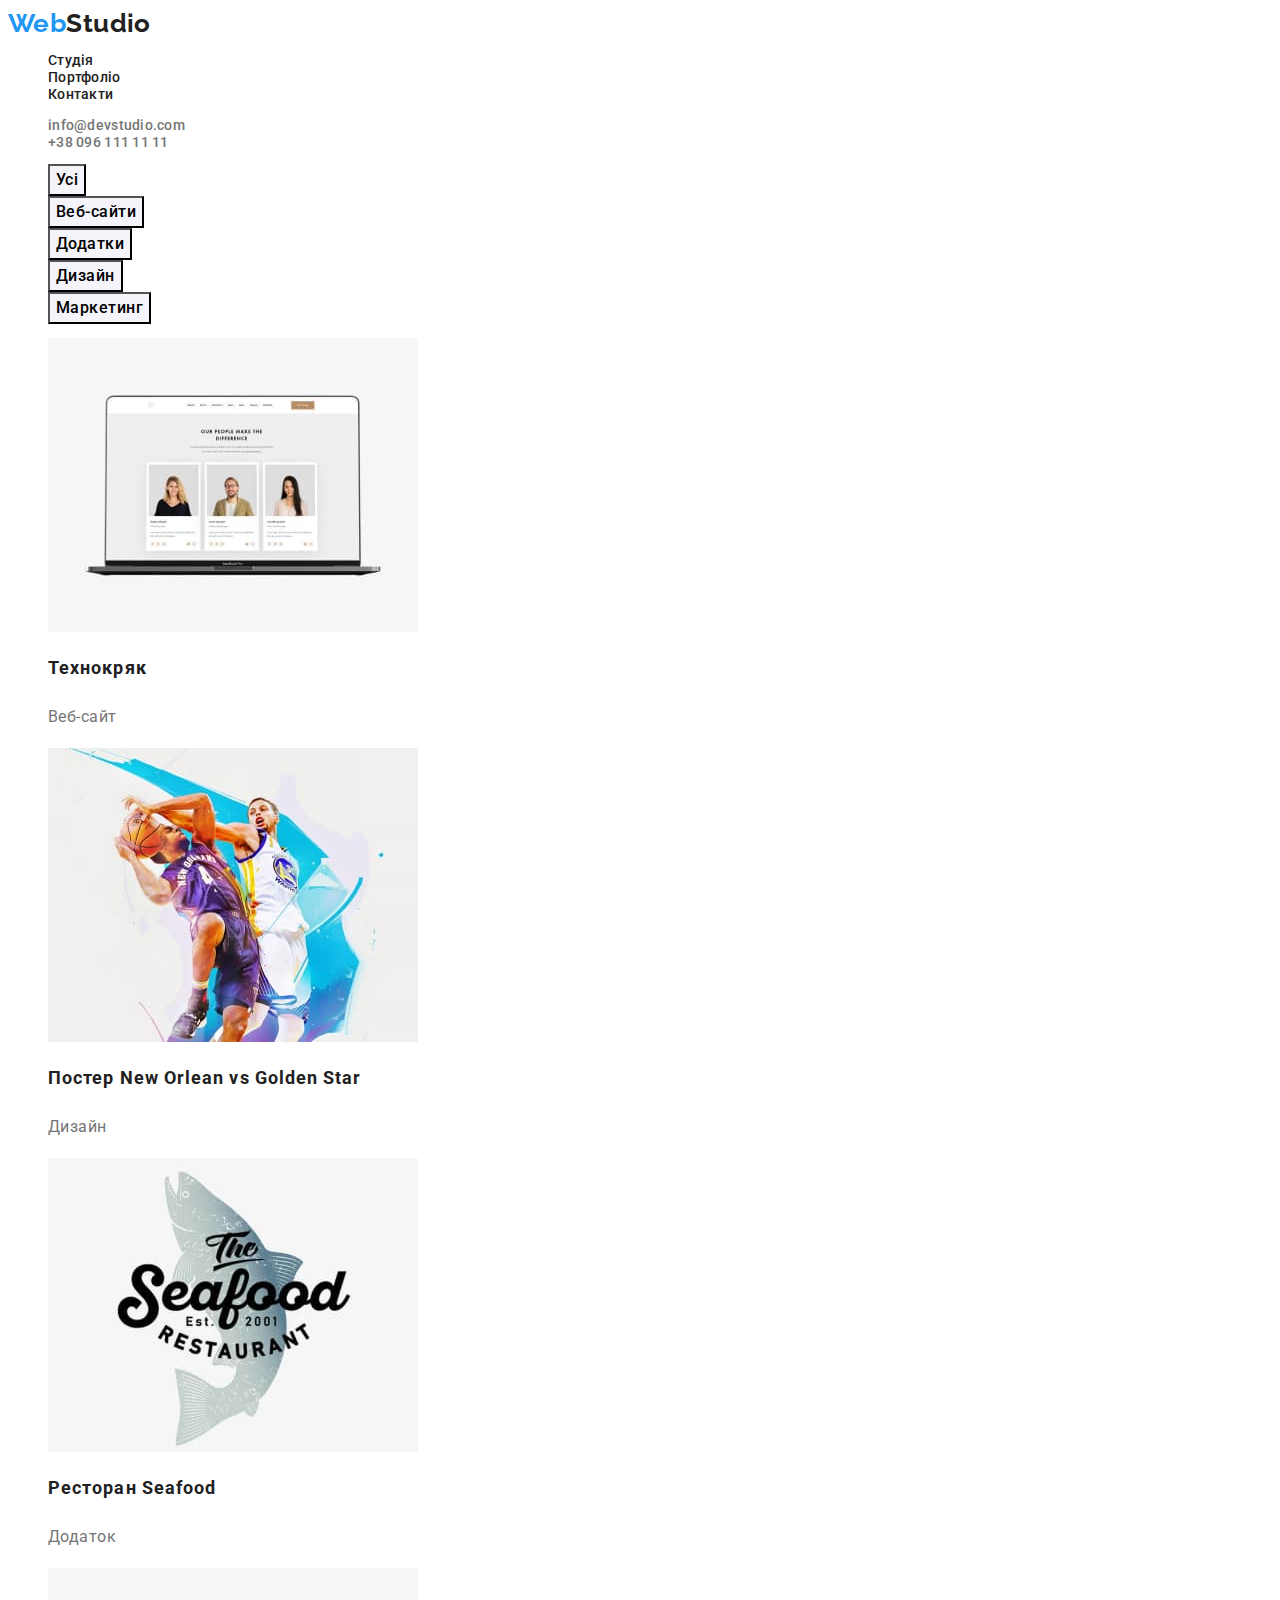
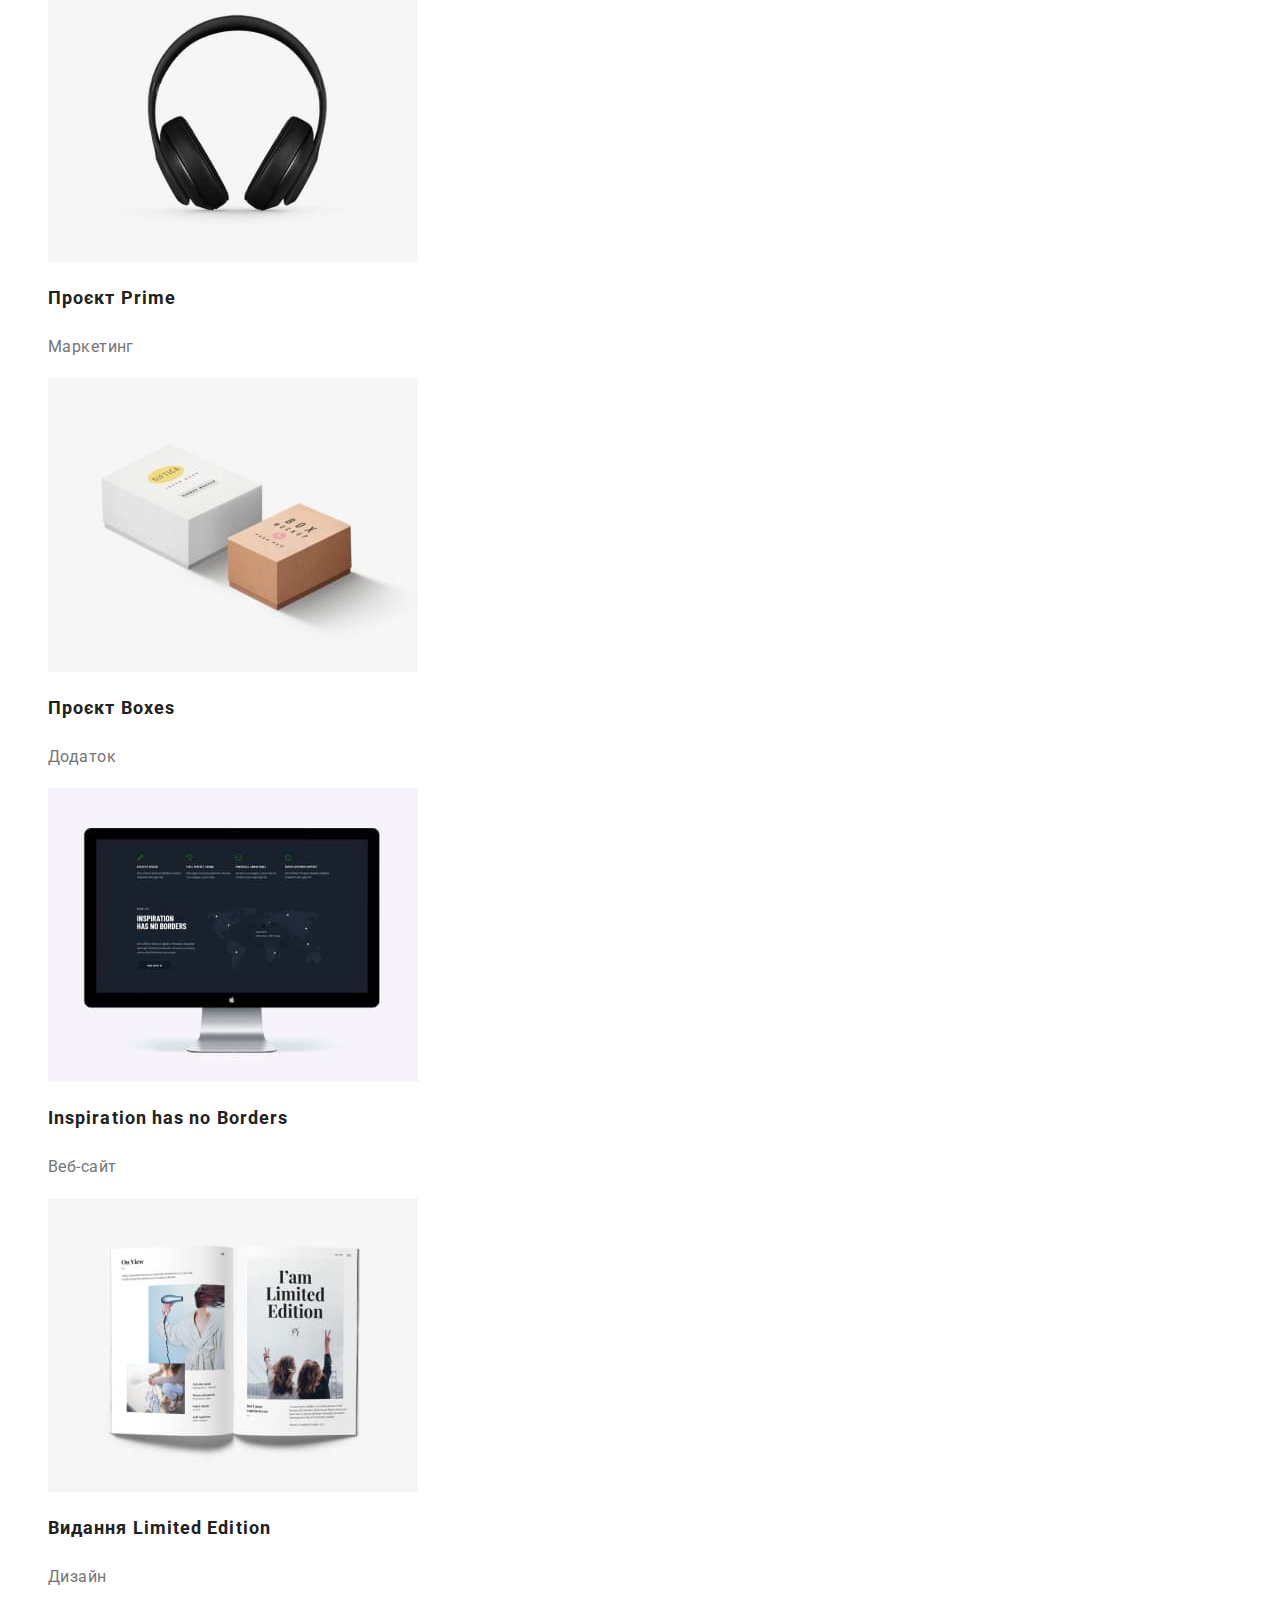
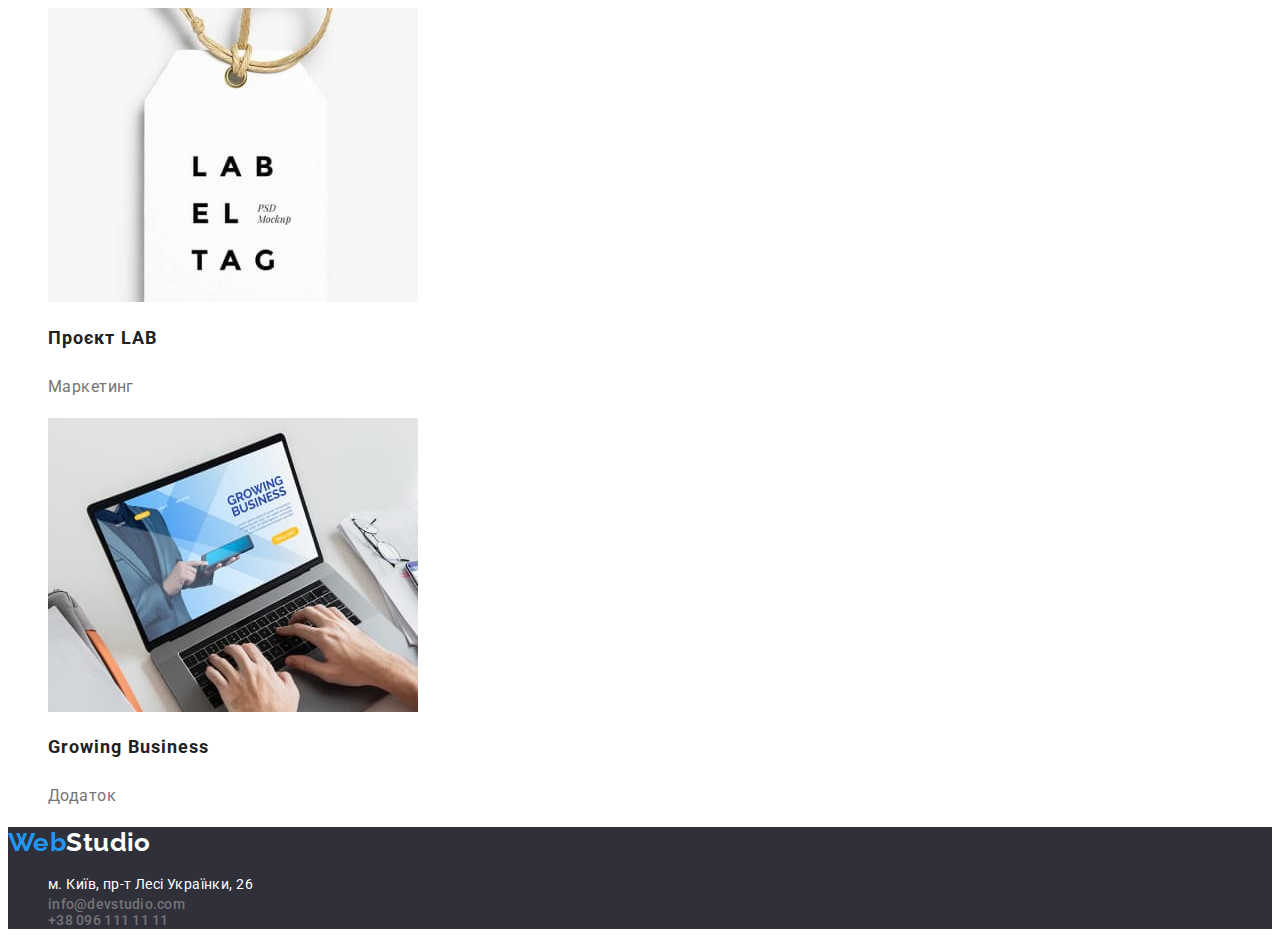
==== portfolio.html @ b8a2ec39 "dz-2" ====
<!DOCTYPE html>
<html lang="uk">
  <head>
    <meta charset="UTF-8" />
    <meta http-equiv="X-UA-Compatible" content="IE=edge" />
    <meta name="viewport" content="width=device-width, initial-scale=1.0" />
    <link rel="preconnect" href="https://fonts.googleapis.com" />
    <link rel="preconnect" href="https://fonts.gstatic.com" crossorigin />
    <link
      href="https://fonts.googleapis.com/css2?family=Raleway:wght@700&family=Roboto:wght@400;500;700;900&display=swap"
      rel="stylesheet"
    />
    <link rel="stylesheet" href="./css/style.css" />
    <title lang="en">WebStudio</title>
  </head>
  <body>
    <header class="page__header">
      <nav class="nav">
        <a class="logo__link link" href="./index.html" lang="en"
          ><span class="logo__style">Web</span>Studio</a
        >
        <ul class="nav__list">
          <li class="nav__item item">
            <a class="nav__link link" href="./index.html">Студія</a>
          </li>
          <li class="nav__item item">
            <a class="nav__link link" href="./portfolio.html">Портфоліо</a>
          </li>
          <li class="nav__item item">
            <a class="nav__link link" href="">Контакти</a>
          </li>
        </ul>
      </nav>
      <ul>
        <li class="item">
          <a class="contact-mail link" href="malito:info@devstudio.com"
            >info@devstudio.com</a
          >
        </li>
        <li class="item">
          <a class="contact-phone-number link" href="tel:+380961111111"
            >+38 096 111 11 11</a
          >
        </li>
      </ul>
    </header>

    <main>
      <section class="portfolio">
        <h1 class="visually-hidden">Наші роботи</h1>
        <ul class="filter">
          <li class="item">
            <button class="filter-button" type="button">Усі</button>
          </li>
          <li class="item">
            <button class="filter-button" type="button">Веб-сайти</button>
          </li>
          <li class="item">
            <button class="filter-button" type="button">Додатки</button>
          </li>
          <li class="item">
            <button class="filter-button" type="button">Дизайн</button>
          </li>
          <li class="item">
            <button class="filter-button" type="button">Маркетинг</button>
          </li>
        </ul>
        <ul class="portfolio-list">
          <li class="portfolio-item item">
            <a class="portfolio-item-link link" href="">
              <img
                src="./imeges/portfolio/img.jpg"
                width="370"
                alt="Веб-сайт"
              />
              <h2 class="portfolio-title">Технокряк</h2>
              <p class="portfolio-text">Веб-сайт</p>
            </a>
          </li>
          <li class="portfolio-item item">
            <a class="portfolio-item-link link" href="">
              <img
                src="./imeges/portfolio/img-1.jpg"
                width="370"
                alt="Постер баскетболісти"
              />
              <h2 class="portfolio-title">Постер New Orlean vs Golden Star</h2>
              <p class="portfolio-text">Дизайн</p>
            </a>
          </li>
          <li class="portfolio-item item">
            <a class="portfolio-item-link link" href="">
              <img
                src="./imeges/portfolio/img-2.jpg"
                width="370"
                alt="додаток для ресторану"
              />
              <h2 class="portfolio-title">Ресторан Seafood</h2>
              <p class="portfolio-text">Додаток</p>
            </a>
          </li>
          <li class="portfolio-item item">
            <a class="portfolio-item-link link" href="">
              <img
                src="./imeges/portfolio/img-3.jpg"
                width="370"
                alt="навушники"
              />
              <h2 class="portfolio-title">Проєкт Prime</h2>
              <p class="portfolio-text">Маркетинг</p>
            </a>
          </li>
          <li class="portfolio-item item">
            <a class="portfolio-item-link link" href="">
              <img
                src="./imeges/portfolio/img-4.jpg"
                width="370"
                alt="коробки"
              />
              <h2 class="portfolio-title">Проєкт Boxes</h2>
              <p class="portfolio-text">Додаток</p>
            </a>
          </li>
          <li class="portfolio-item item">
            <a class="portfolio-item-link link" href="">
              <img
                src="./imeges/portfolio/img-5.jpg"
                width="370"
                alt="Веб-сайт"
              />
              <h2 class="portfolio-title">Inspiration has no Borders</h2>
              <p class="portfolio-text">Веб-сайт</p>
            </a>
          </li>
          <li class="portfolio-item item">
            <a class="portfolio-item-link link" href="">
              <img src="./imeges/portfolio/img-6.jpg" width="370" alt="книга" />
              <h2 class="portfolio-title">Видання Limited Edition</h2>
              <p class="portfolio-text">Дизайн</p>
            </a>
          </li>
          <li class="portfolio-item item">
            <a class="portfolio-item-link link" href="">
              <img
                src="./imeges/portfolio/img-7.jpg"
                width="370"
                alt="етикетка"
              />
              <h2 class="portfolio-title">Проєкт LAB</h2>
              <p class="portfolio-text">Маркетинг</p>
            </a>
          </li>
          <li class="portfolio-item item">
            <a class="portfolio-item-link link" href="">
              <img
                src="./imeges/portfolio/img-8.jpg"
                width="370"
                alt="ноутбук"
              />
              <h2 class="portfolio-title">Growing Business</h2>
              <p class="portfolio-text">Додаток</p>
            </a>
          </li>
        </ul>
      </section>
    </main>
    <footer class="footer">
      <a class="logo__link link" href="./index.html">
        <span class="logo__style">Web</span>Studio
      </a>
      <address class="address">
        <ul>
          <li class="item">
            <a
              class="contacts-address-link link"
              href="https://goo.gl/maps/CyTcwGqxoQTueNPZ7"
              target="_blank"
            >
              м. Київ, пр-т Лесі Українки, 26
            </a>
          </li>
          <li class="item">
            <a class="contact-mail link" href="mailto:info@devstudio.com"
              >info@devstudio.com</a
            >
          </li>
          <li class="item">
            <a class="contact-phone-number link" href="tel:+380961111111"
              >+38 096 111 11 11</a
            >
          </li>
        </ul>
      </address>
    </footer>
  </body>
</html>
---- css/style.css ----
:root {
  --main-font: 'Roboto', sans-serif;
  --primary-text-color: #212121;
  --secondary-text-color: #757575;
  --accent-color: #2196f3;
  --background-color-footer: #2f303a;
  --color-white: #fff;
}

body {
  font-family: var(--main-font);
  font-size: 14px;
  color: var(--primary-text-color);
  background-color: var(--color-white);
  letter-spacing: 0.03em;
}
.link {
  text-decoration: none;
  color: inherit;
}
.item {
  list-style: none;
}

/* button {
  font-family: inherit;
  cursor: pointer;
}  */
/*________-____header______________--- */
.logo__link {
  font-family: 'Raleway', sans-serif;
  font-weight: 700;
  font-size: 26px;
  line-height: 1.17;
}
.logo__style {
  color: var(--accent-color);
}

.nav__link {
  font-weight: 500;
  line-height: 1.14;
  letter-spacing: 0.02em;
}
.nav__link:hover,
.nav__link:focus {
  color: var(--accent-color);
}
.contact-mail,
.contact-phone-number {
  font-weight: 500;
  line-height: 1.17;
  letter-spacing: 0.02em;

  color: var(--secondary-text-color);
}
.contact-mail:hover,
.contact-mail:focus,
.contact-phone-number:hover,
.contact-phone-number:focus,
.contacts-address-link:hover,
.contacts-address-link:focus {
  color: var(--accent-color);
}

/* -------index----------------------------- */

/* ----page--- */
.page {
  background-color: var(--background-color-footer);
}
.page__title {
  font-weight: 900;
  font-size: 44px;
  line-height: 1.36;
  text-align: center;
  letter-spacing: 0.06em;
  text-transform: uppercase;
  color: var(--color-white);
}
.button {
  font-family: inherit;
  font-weight: 700;
  font-size: 16px;
  line-height: 1.875;
  letter-spacing: 0.06em;

  cursor: pointer;

  color: var(--color-white);
  background-color: var(--accent-color);
}
.button:hover,
.button:focus {
  color: var(--accent-color);
  background-color: var(--color-white);
}
/* --------------- */
.visually-hidden {
  position: absolute;
  white-space: nowrap;
  width: 1px;
  height: 1px;
  overflow: hidden;
  border: 0;
  padding: 0;
  clip: rect(0 0 0 0);
  clip-path: inset(50%);
  margin: -1px;
}

.feature-title {
  font-size: 14px;
  line-height: 1.14;
  text-transform: uppercase;
}
.feature__text {
  line-height: 1.71;
  color: var(--secondary-text-color);
}
/* ------make------ */

.make-title {
  font-size: 36px;
  line-height: 1.16;
  text-align: center;
}
/* ----team--- */
.team {
  background-color: #f5f4fa;
}
.team-title {
  font-size: 36px;
  line-height: 1.16;
  text-align: center;
}
.team-card {
  background: #ffffff;
}
.team-card-title {
  font-weight: 500;
  font-size: 16px;
  line-height: 1.18;
  text-align: center;
}
.team-card-text {
  font-size: 16px;
  line-height: 1.18;
  color: var(--secondary-text-color);
  text-align: center;
}
/* ----------------portfolio-----------------------------------*/

.filter-button:hover,
.filter-button:focus {
  background-color: var(--accent-color);
  color: var(--color-white);
}

.portfolio-item-link:hover,
.portfolio-item-link:focus {
  color: var(--accent-color);
}

.filter-button {
  font-family: inherit;
  letter-spacing: 0.03em;
  font-weight: 500;
  font-size: 16px;
  line-height: 1.625;
  
  
  background-color: #F5F4FA;;
  text-align: center;
  cursor: pointer;
}
/* ----------------------- */
.portfolio-title {
  font-weight: 700;
  font-size: 18px;
  line-height: 2;
  letter-spacing: 0.06em;
  color: inherit;
}

.portfolio-text {
  font-size: 16px;
  line-height: 1.875;
  color: var(--secondary-text-color);
}
/* -----------footer---------------------------------------------- */
.footer {
  background-color: var(--background-color-footer);
  color: var(--color-white);
}
.address {
  font-style: normal;
}
.contacts-address-link {
  line-height: calc(24 / 14);
  color: var(--color-white);
}
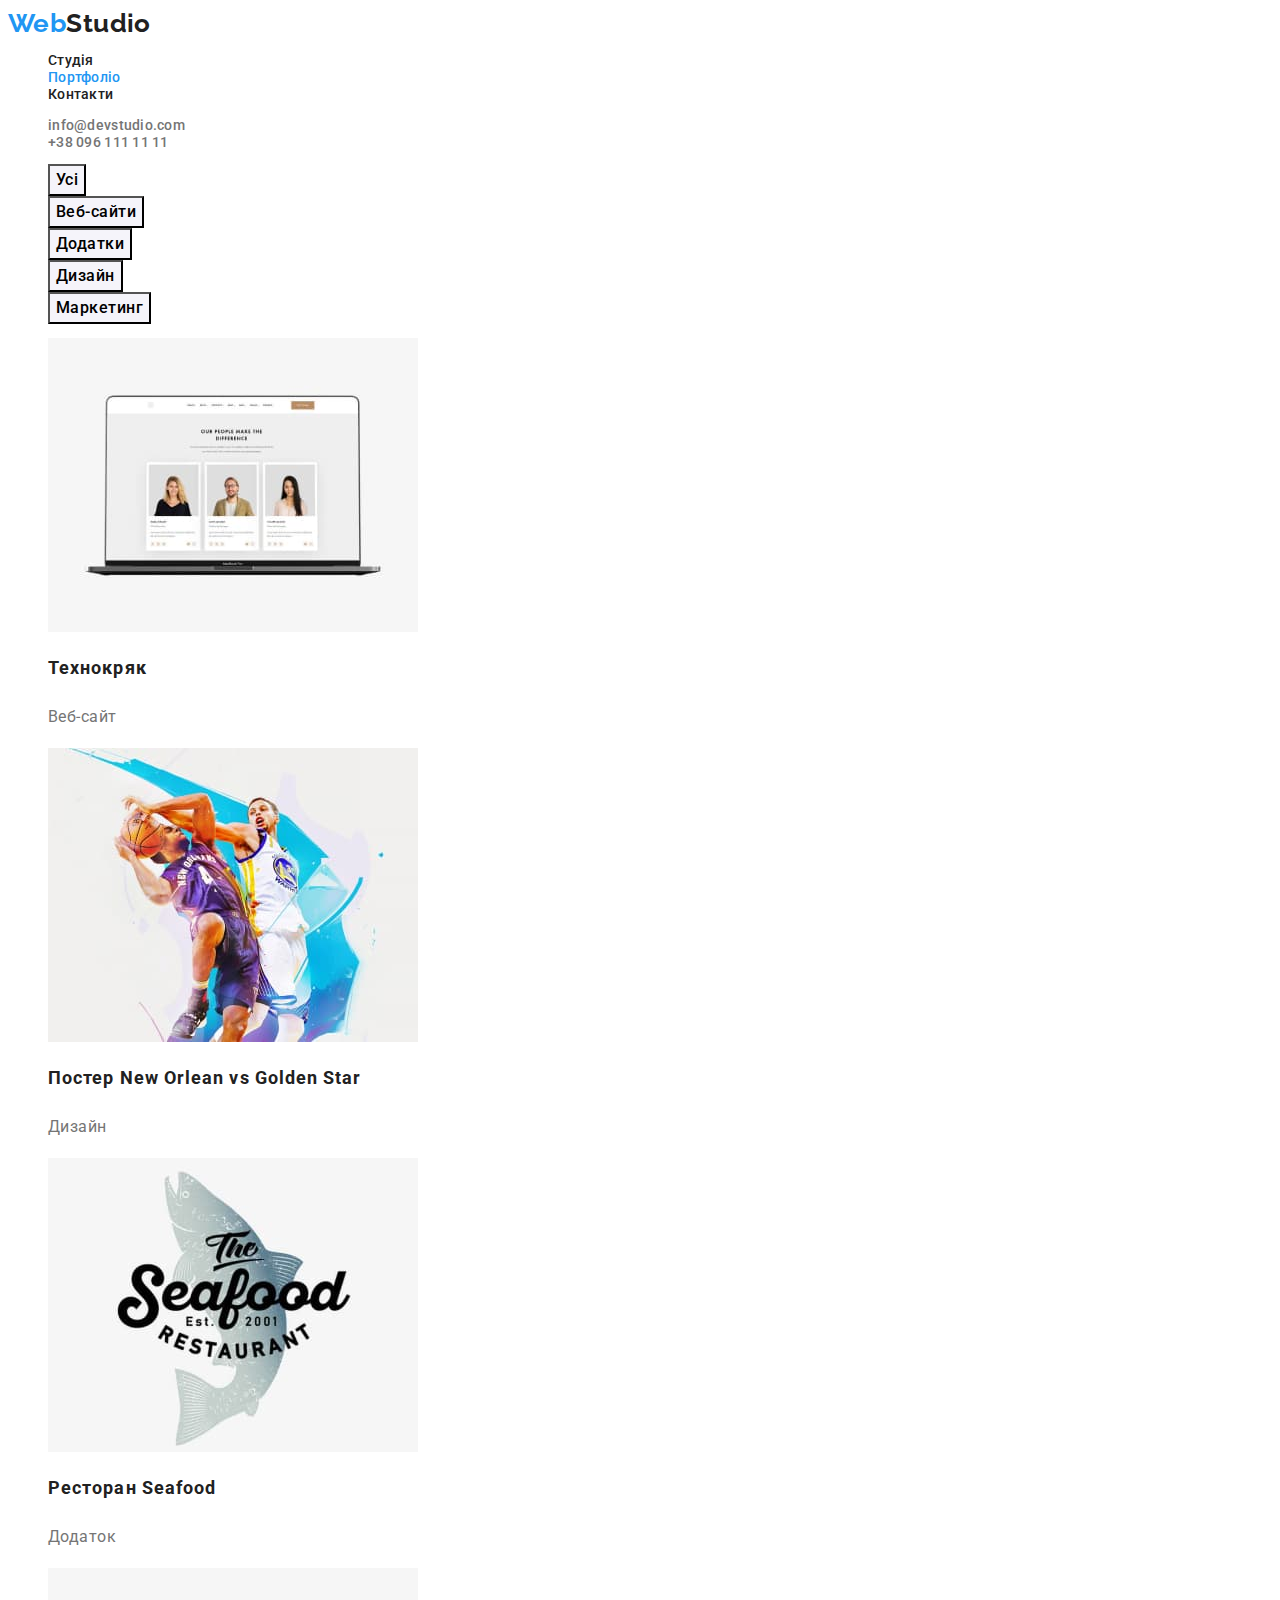
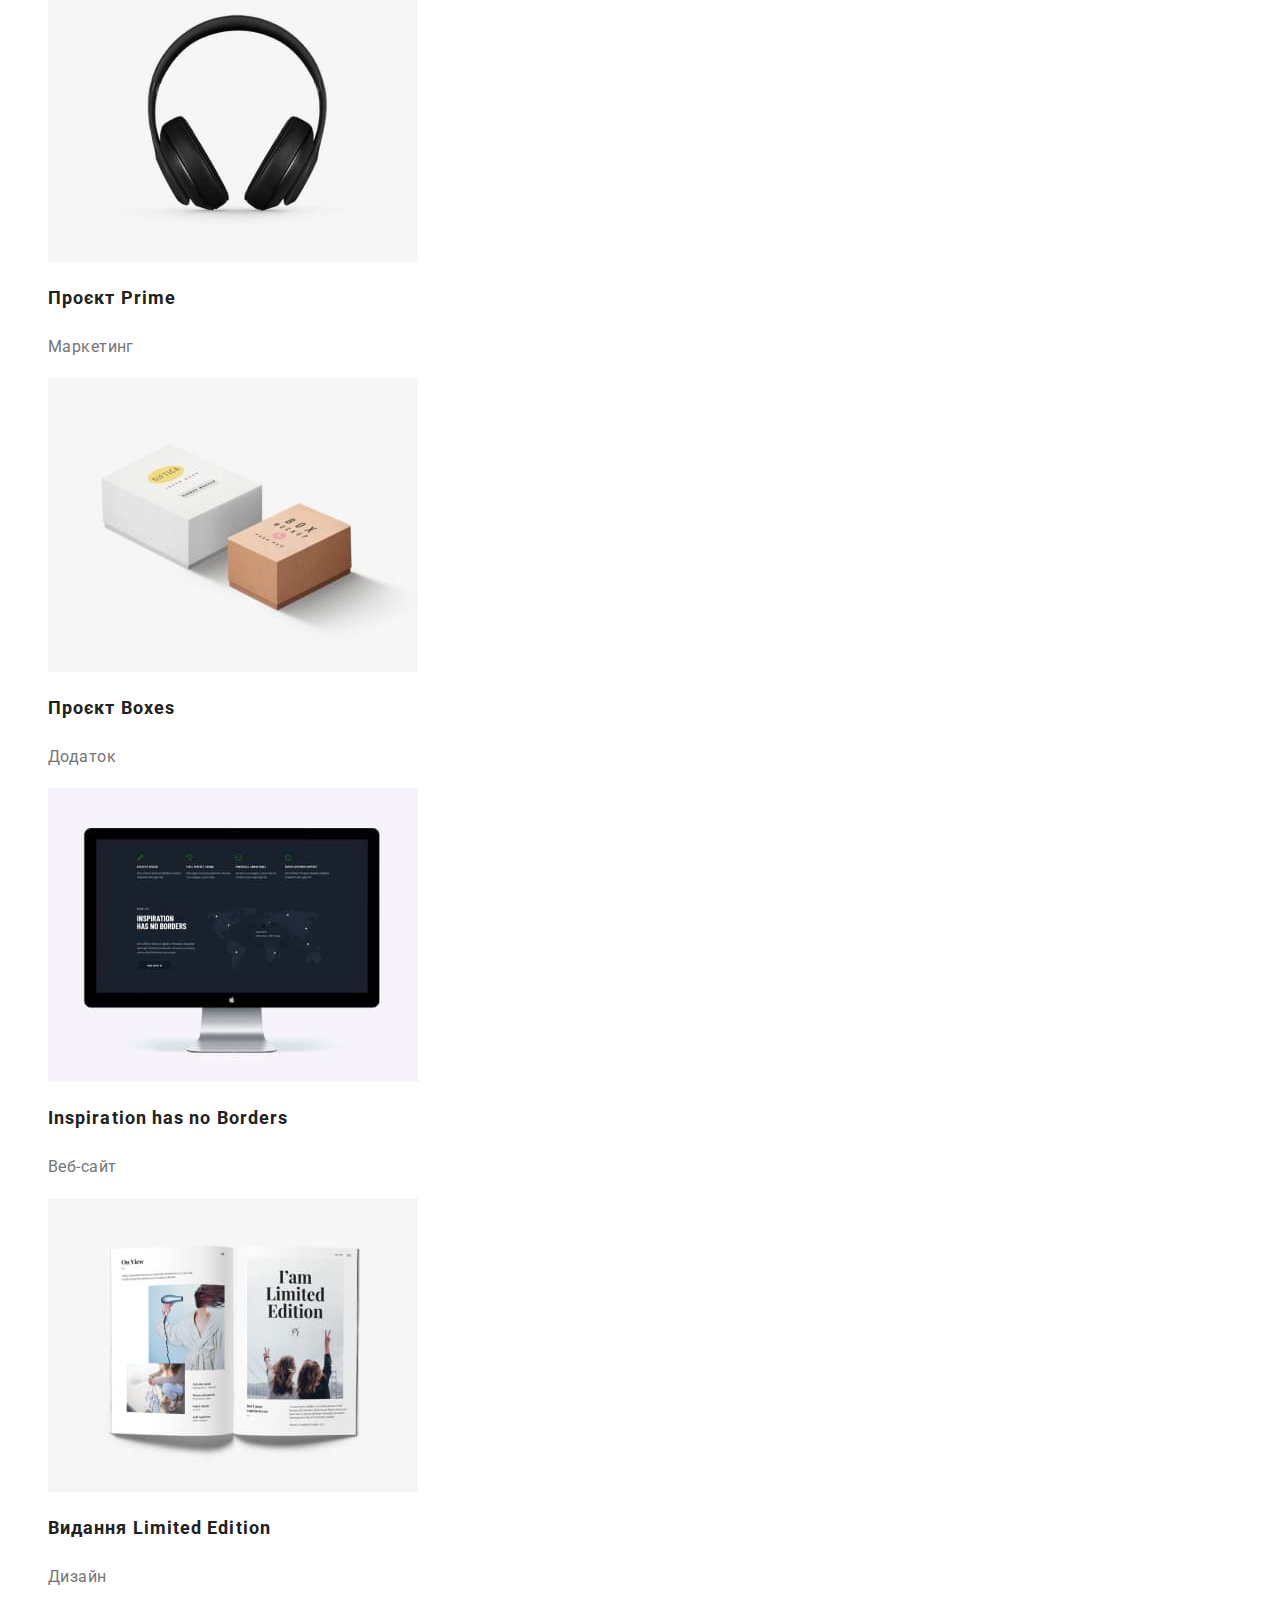
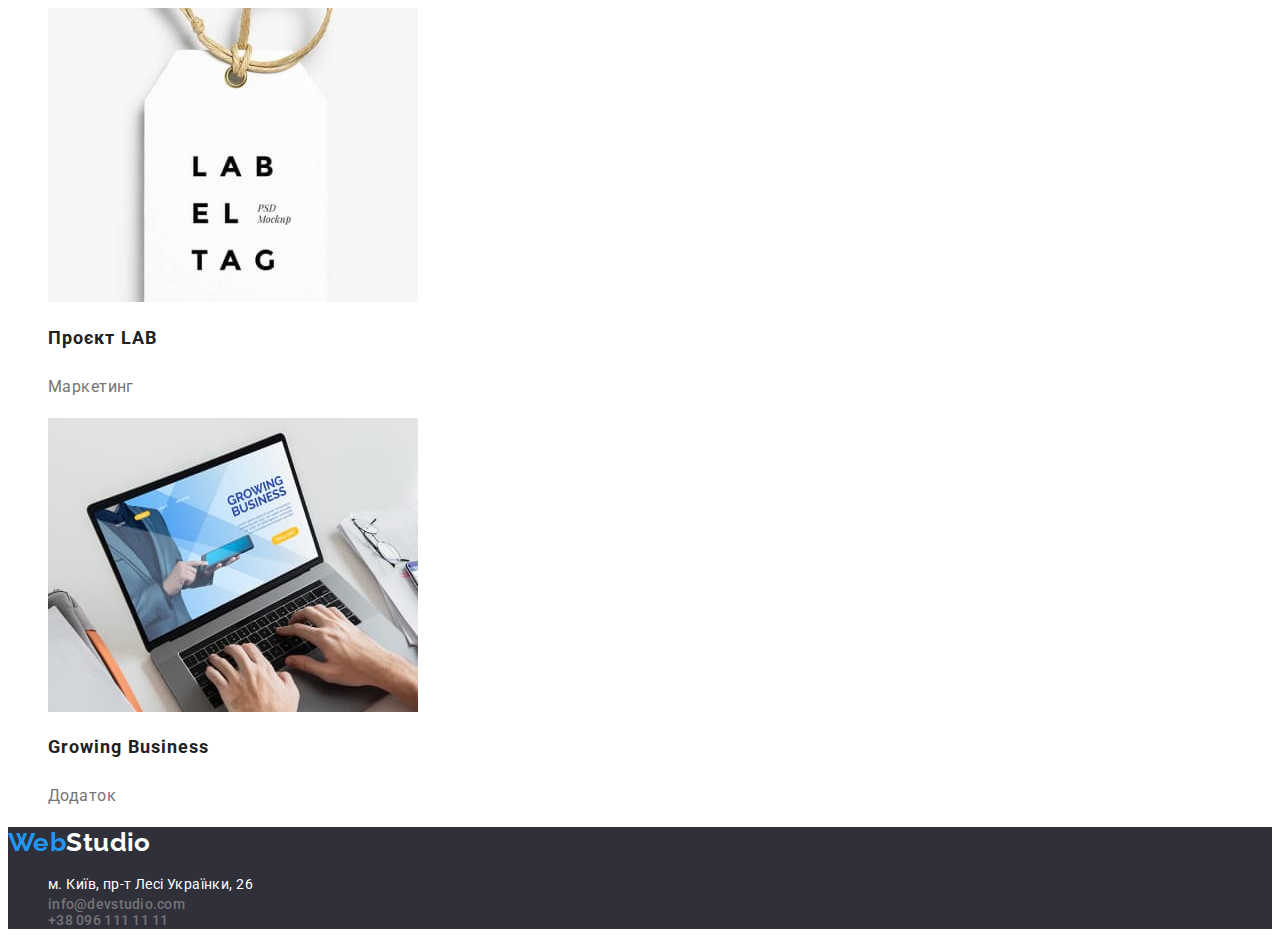
==== commit 5139809c: "current" ====
--- a/portfolio.html
+++ b/portfolio.html
@@ -24,7 +24,7 @@
             <a class="nav__link link" href="./index.html">Студія</a>
           </li>
           <li class="nav__item item">
-            <a class="nav__link link" href="./portfolio.html">Портфоліо</a>
+            <a class="nav__link link current" href="./portfolio.html">Портфоліо</a>
           </li>
           <li class="nav__item item">
             <a class="nav__link link" href="">Контакти</a>
--- a/css/style.css
+++ b/css/style.css
@@ -61,6 +61,10 @@
 .contacts-address-link:hover,
 .contacts-address-link:focus {
   color: var(--accent-color);
+}
+
+.current{
+  color: var(--accent-color)
 }
 
 /* -------index----------------------------- */
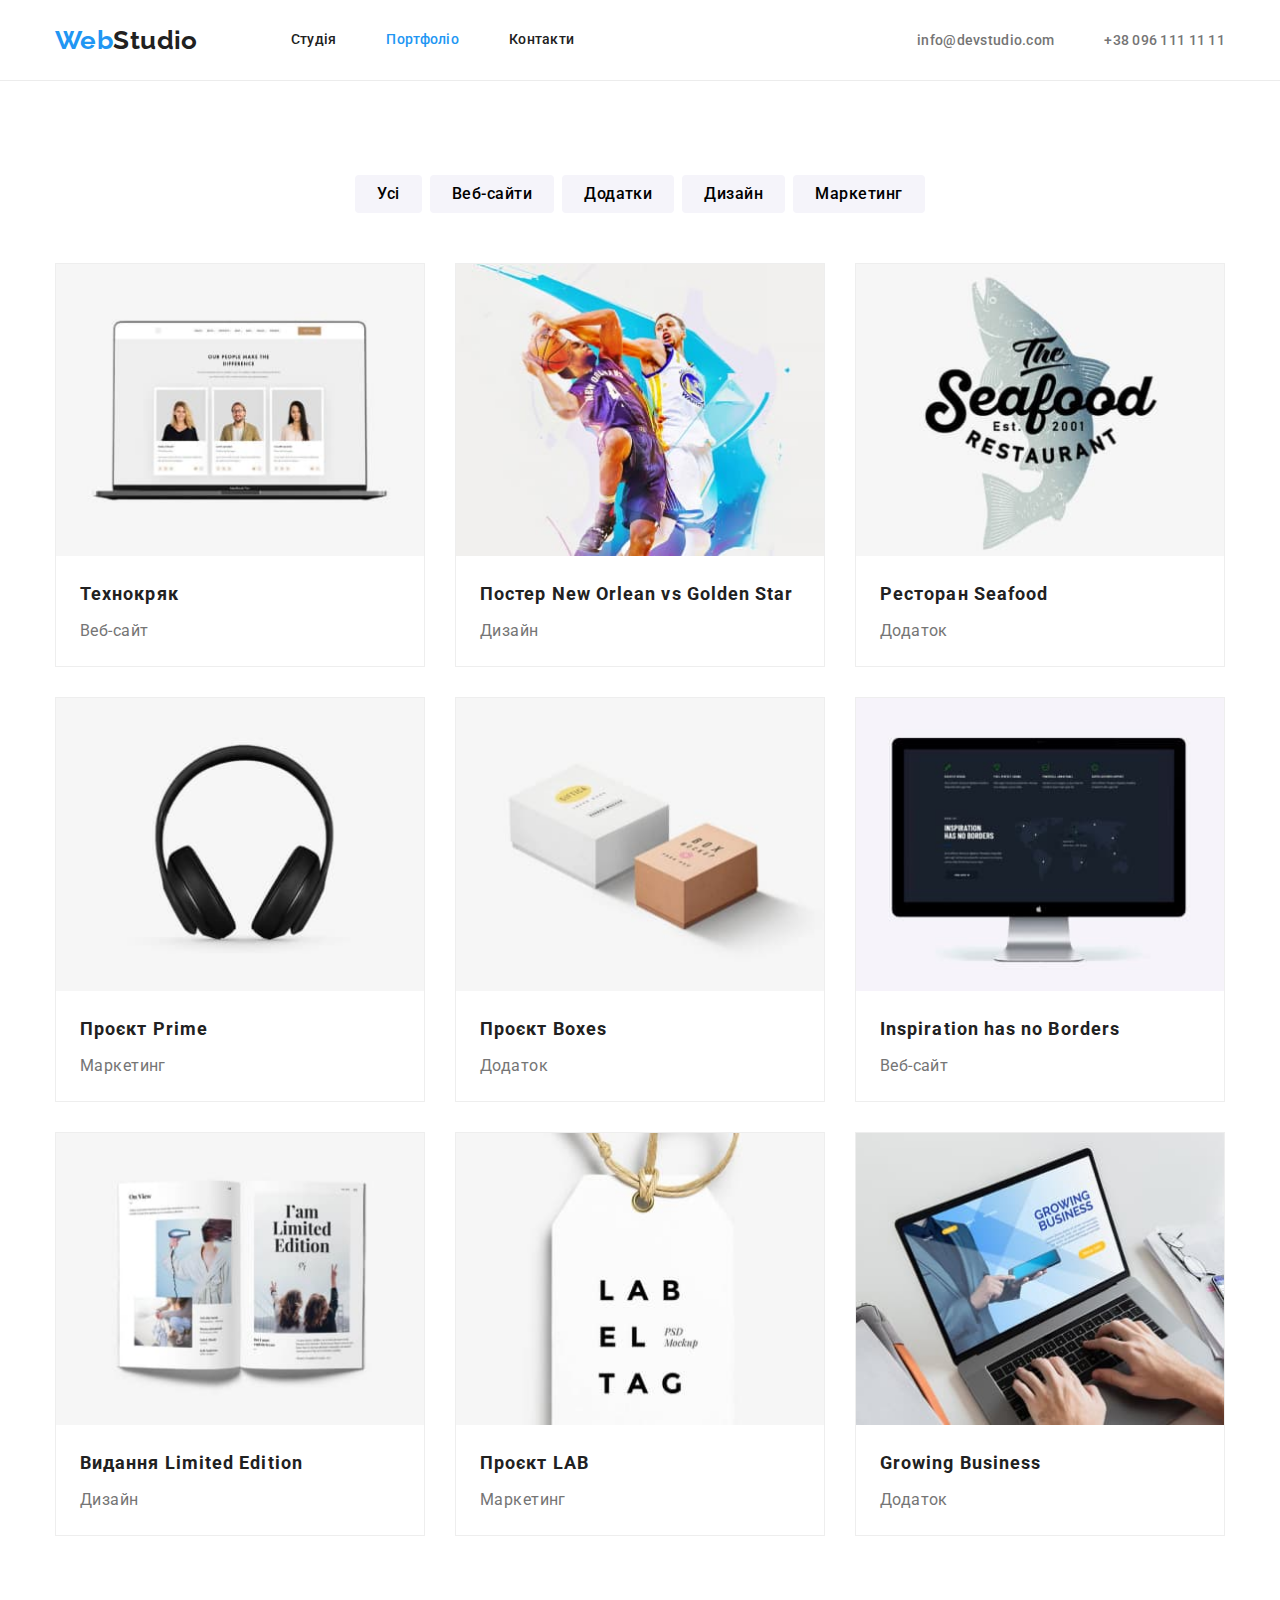
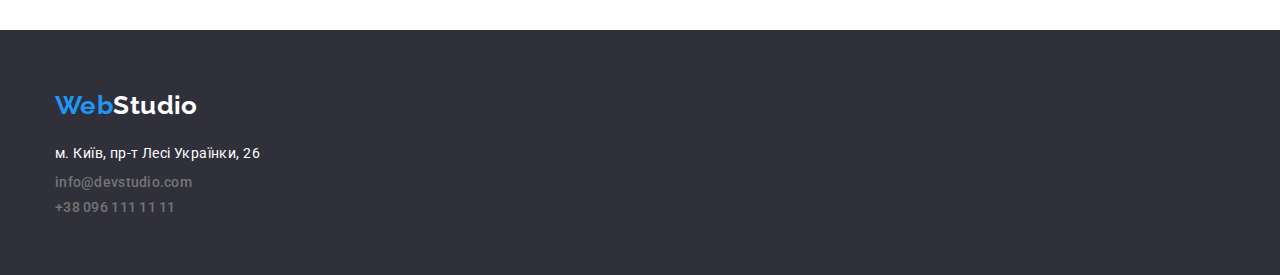
==== commit c1984813: "dz3" ====
--- a/portfolio.html
+++ b/portfolio.html
@@ -10,177 +10,37 @@
       href="https://fonts.googleapis.com/css2?family=Raleway:wght@700&family=Roboto:wght@400;500;700;900&display=swap"
       rel="stylesheet"
     />
+    <link
+      rel="stylesheet"
+      href="https://cdnjs.cloudflare.com/ajax/libs/modern-normalize/1.1.0/modern-normalize.min.css"
+    />
     <link rel="stylesheet" href="./css/style.css" />
     <title lang="en">WebStudio</title>
   </head>
   <body>
     <header class="page__header">
-      <nav class="nav">
-        <a class="logo__link link" href="./index.html" lang="en"
-          ><span class="logo__style">Web</span>Studio</a
-        >
-        <ul class="nav__list">
-          <li class="nav__item item">
-            <a class="nav__link link" href="./index.html">Студія</a>
-          </li>
-          <li class="nav__item item">
-            <a class="nav__link link current" href="./portfolio.html">Портфоліо</a>
-          </li>
-          <li class="nav__item item">
-            <a class="nav__link link" href="">Контакти</a>
-          </li>
-        </ul>
-      </nav>
-      <ul>
-        <li class="item">
-          <a class="contact-mail link" href="malito:info@devstudio.com"
-            >info@devstudio.com</a
+      <div class="container flex-container">
+        <nav class="nav">
+          <a class="logo__link link" href="./index.html" lang="en"
+            ><span class="logo__style">Web</span>Studio</a
           >
-        </li>
-        <li class="item">
-          <a class="contact-phone-number link" href="tel:+380961111111"
-            >+38 096 111 11 11</a
-          >
-        </li>
-      </ul>
-    </header>
-
-    <main>
-      <section class="portfolio">
-        <h1 class="visually-hidden">Наші роботи</h1>
-        <ul class="filter">
+          <ul class="nav__list">
+            <li class="nav__item item">
+              <a class="nav__link link" href="./index.html">Студія</a>
+            </li>
+            <li class="nav__item item">
+              <a class="nav__link link current" href="./portfolio.html"
+                >Портфоліо</a
+              >
+            </li>
+            <li class="nav__item item">
+              <a class="nav__link link" href="">Контакти</a>
+            </li>
+          </ul>
+        </nav>
+        <ul class="header-contact">
           <li class="item">
-            <button class="filter-button" type="button">Усі</button>
-          </li>
-          <li class="item">
-            <button class="filter-button" type="button">Веб-сайти</button>
-          </li>
-          <li class="item">
-            <button class="filter-button" type="button">Додатки</button>
-          </li>
-          <li class="item">
-            <button class="filter-button" type="button">Дизайн</button>
-          </li>
-          <li class="item">
-            <button class="filter-button" type="button">Маркетинг</button>
-          </li>
-        </ul>
-        <ul class="portfolio-list">
-          <li class="portfolio-item item">
-            <a class="portfolio-item-link link" href="">
-              <img
-                src="./imeges/portfolio/img.jpg"
-                width="370"
-                alt="Веб-сайт"
-              />
-              <h2 class="portfolio-title">Технокряк</h2>
-              <p class="portfolio-text">Веб-сайт</p>
-            </a>
-          </li>
-          <li class="portfolio-item item">
-            <a class="portfolio-item-link link" href="">
-              <img
-                src="./imeges/portfolio/img-1.jpg"
-                width="370"
-                alt="Постер баскетболісти"
-              />
-              <h2 class="portfolio-title">Постер New Orlean vs Golden Star</h2>
-              <p class="portfolio-text">Дизайн</p>
-            </a>
-          </li>
-          <li class="portfolio-item item">
-            <a class="portfolio-item-link link" href="">
-              <img
-                src="./imeges/portfolio/img-2.jpg"
-                width="370"
-                alt="додаток для ресторану"
-              />
-              <h2 class="portfolio-title">Ресторан Seafood</h2>
-              <p class="portfolio-text">Додаток</p>
-            </a>
-          </li>
-          <li class="portfolio-item item">
-            <a class="portfolio-item-link link" href="">
-              <img
-                src="./imeges/portfolio/img-3.jpg"
-                width="370"
-                alt="навушники"
-              />
-              <h2 class="portfolio-title">Проєкт Prime</h2>
-              <p class="portfolio-text">Маркетинг</p>
-            </a>
-          </li>
-          <li class="portfolio-item item">
-            <a class="portfolio-item-link link" href="">
-              <img
-                src="./imeges/portfolio/img-4.jpg"
-                width="370"
-                alt="коробки"
-              />
-              <h2 class="portfolio-title">Проєкт Boxes</h2>
-              <p class="portfolio-text">Додаток</p>
-            </a>
-          </li>
-          <li class="portfolio-item item">
-            <a class="portfolio-item-link link" href="">
-              <img
-                src="./imeges/portfolio/img-5.jpg"
-                width="370"
-                alt="Веб-сайт"
-              />
-              <h2 class="portfolio-title">Inspiration has no Borders</h2>
-              <p class="portfolio-text">Веб-сайт</p>
-            </a>
-          </li>
-          <li class="portfolio-item item">
-            <a class="portfolio-item-link link" href="">
-              <img src="./imeges/portfolio/img-6.jpg" width="370" alt="книга" />
-              <h2 class="portfolio-title">Видання Limited Edition</h2>
-              <p class="portfolio-text">Дизайн</p>
-            </a>
-          </li>
-          <li class="portfolio-item item">
-            <a class="portfolio-item-link link" href="">
-              <img
-                src="./imeges/portfolio/img-7.jpg"
-                width="370"
-                alt="етикетка"
-              />
-              <h2 class="portfolio-title">Проєкт LAB</h2>
-              <p class="portfolio-text">Маркетинг</p>
-            </a>
-          </li>
-          <li class="portfolio-item item">
-            <a class="portfolio-item-link link" href="">
-              <img
-                src="./imeges/portfolio/img-8.jpg"
-                width="370"
-                alt="ноутбук"
-              />
-              <h2 class="portfolio-title">Growing Business</h2>
-              <p class="portfolio-text">Додаток</p>
-            </a>
-          </li>
-        </ul>
-      </section>
-    </main>
-    <footer class="footer">
-      <a class="logo__link link" href="./index.html">
-        <span class="logo__style">Web</span>Studio
-      </a>
-      <address class="address">
-        <ul>
-          <li class="item">
-            <a
-              class="contacts-address-link link"
-              href="https://goo.gl/maps/CyTcwGqxoQTueNPZ7"
-              target="_blank"
-            >
-              м. Київ, пр-т Лесі Українки, 26
-            </a>
-          </li>
-          <li class="item">
-            <a class="contact-mail link" href="mailto:info@devstudio.com"
+            <a class="contact-mail link" href="malito:info@devstudio.com"
               >info@devstudio.com</a
             >
           </li>
@@ -190,7 +50,183 @@
             >
           </li>
         </ul>
-      </address>
+      </div>
+    </header>
+
+    <main>
+      <section class="section portfolio">
+        <div class="container">
+          <h1 class="visually-hidden">Наші роботи</h1>
+          <ul class="filter">
+            <li class="item">
+              <button class="filter-button" type="button">Усі</button>
+            </li>
+            <li class="item">
+              <button class="filter-button" type="button">Веб-сайти</button>
+            </li>
+            <li class="item">
+              <button class="filter-button" type="button">Додатки</button>
+            </li>
+            <li class="item">
+              <button class="filter-button" type="button">Дизайн</button>
+            </li>
+            <li class="item">
+              <button class="filter-button" type="button">Маркетинг</button>
+            </li>
+          </ul>
+          <ul class="portfolio-list">
+            <li class="portfolio-item item">
+              <a class="portfolio-item-link link" href="">
+                <img
+                  src="./imeges/portfolio/img.jpg"
+                  width="370"
+                  alt="Веб-сайт"
+                />
+                <div class="card-content">
+                  <h2 class="portfolio-title">Технокряк</h2>
+                  <p class="portfolio-text">Веб-сайт</p>
+                </div>
+              </a>
+            </li>
+            <li class="portfolio-item item">
+              <a class="portfolio-item-link link" href="">
+                <img
+                  src="./imeges/portfolio/img-1.jpg"
+                  width="370"
+                  alt="Постер баскетболісти"
+                />
+                <div class="card-content">
+                  <h2 class="portfolio-title">
+                    Постер New Orlean vs Golden Star
+                  </h2>
+                  <p class="portfolio-text">Дизайн</p>
+                </div>
+              </a>
+            </li>
+            <li class="portfolio-item item">
+              <a class="portfolio-item-link link" href="">
+                <img
+                  src="./imeges/portfolio/img-2.jpg"
+                  width="370"
+                  alt="додаток для ресторану"
+                />
+                <div class="card-content">
+                  <h2 class="portfolio-title">Ресторан Seafood</h2>
+                  <p class="portfolio-text">Додаток</p>
+                </div>
+              </a>
+            </li>
+            <li class="portfolio-item item">
+              <a class="portfolio-item-link link" href="">
+                <img
+                  src="./imeges/portfolio/img-3.jpg"
+                  width="370"
+                  alt="навушники"
+                />
+                <div class="card-content">
+                  <h2 class="portfolio-title">Проєкт Prime</h2>
+                  <p class="portfolio-text">Маркетинг</p>
+                </div>
+              </a>
+            </li>
+            <li class="portfolio-item item">
+              <a class="portfolio-item-link link" href="">
+                <img
+                  src="./imeges/portfolio/img-4.jpg"
+                  width="370"
+                  alt="коробки"
+                />
+                <div class="card-content">
+                  <h2 class="portfolio-title">Проєкт Boxes</h2>
+                  <p class="portfolio-text">Додаток</p>
+                </div>
+              </a>
+            </li>
+            <li class="portfolio-item item">
+              <a class="portfolio-item-link link" href="">
+                <img
+                  src="./imeges/portfolio/img-5.jpg"
+                  width="370"
+                  alt="Веб-сайт"
+                />
+                <div class="card-content">
+                  <h2 class="portfolio-title">Inspiration has no Borders</h2>
+                  <p class="portfolio-text">Веб-сайт</p>
+                </div>
+              </a>
+            </li>
+            <li class="portfolio-item item">
+              <a class="portfolio-item-link link" href="">
+                <img
+                  src="./imeges/portfolio/img-6.jpg"
+                  width="370"
+                  alt="книга"
+                />
+                <div class="card-content">
+                  <h2 class="portfolio-title">Видання Limited Edition</h2>
+                  <p class="portfolio-text">Дизайн</p>
+                </div>
+              </a>
+            </li>
+            <li class="portfolio-item item">
+              <a class="portfolio-item-link link" href="">
+                <img
+                  src="./imeges/portfolio/img-7.jpg"
+                  width="370"
+                  alt="етикетка"
+                />
+                <div class="card-content">
+                  <h2 class="portfolio-title">Проєкт LAB</h2>
+                  <p class="portfolio-text">Маркетинг</p>
+                </div>
+              </a>
+            </li>
+            <li class="portfolio-item item">
+              <a class="portfolio-item-link link" href="">
+                <img
+                  src="./imeges/portfolio/img-8.jpg"
+                  width="370"
+                  alt="ноутбук"
+                />
+                <div class="card-content">
+                  <h2 class="portfolio-title">Growing Business</h2>
+                  <p class="portfolio-text">Додаток</p>
+                </div>
+              </a>
+            </li>
+          </ul>
+        </div>
+      </section>
+    </main>
+    <footer class="footer">
+      <div class="container">
+        <a class="logo__link link" href="./index.html">
+          <span class="logo__style">Web</span>Studio
+        </a>
+        <address class="address">
+          <ul>
+            <li class="item">
+              <a
+                class="contacts-address-link link"
+                href="https://goo.gl/maps/CyTcwGqxoQTueNPZ7"
+                target="_blank"
+              >
+                м. Київ, пр-т Лесі Українки, 26
+              </a>
+            </li>
+            <li class="item">
+              <a class="contact-mail link" href="mailto:info@devstudio.com"
+                >info@devstudio.com</a
+              >
+            </li>
+            <li class="item">
+              <a class="contact-phone-number link" href="tel:+380961111111"
+                >+38 096 111 11 11</a
+              >
+            </li>
+          </ul>
+        </address>
+      </div>
     </footer>
   </body>
 </html>
--- a/css/style.css
+++ b/css/style.css
@@ -6,6 +6,11 @@
   --background-color-footer: #2f303a;
   --color-white: #fff;
 }
+.container {
+  width: 1200px;
+  margin: 0 auto;
+  padding: 0 15px;
+}
 
 body {
   font-family: var(--main-font);
@@ -14,6 +19,39 @@
   background-color: var(--color-white);
   letter-spacing: 0.03em;
 }
+h1,
+h2,
+h3,
+h4,
+h5,
+h6,
+p {
+  margin: 0;
+}
+
+ul,
+ol {
+  margin: 0;
+  padding-left: 0;
+  list-style: none;
+}
+
+img {
+  display: block;
+  max-width: 100%;
+  height: auto;
+}
+
+button {
+  cursor: pointer;
+}
+a {
+  text-decoration: none;
+}
+address {
+  font-style: normal;
+}
+
 .link {
   text-decoration: none;
   color: inherit;
@@ -22,11 +60,43 @@
   list-style: none;
 }
 
+.section {
+  padding-top: 94px;
+  padding-bottom: 94px;
+}
 /* button {
   font-family: inherit;
   cursor: pointer;
 }  */
 /*________-____header______________--- */
+.page__header {
+  border-bottom: 1px solid #ececec;
+}
+
+.flex-container {
+  display: flex;
+  align-items: center;
+}
+
+.nav {
+  display: flex;
+  align-items: center;
+}
+/* header a {
+  padding: 25px 0px 25px 0px;
+} */
+.header-contact {
+  display: flex;
+  margin-left: auto;
+}
+.nav__list .item:not(:last-child),
+.header-contact .item:not(:last-child) {
+  margin-right: 50px;
+}
+.nav .logo__link {
+  margin-right: 93px;
+}
+
 .logo__link {
   font-family: 'Raleway', sans-serif;
   font-weight: 700;
@@ -37,7 +107,14 @@
   color: var(--accent-color);
 }
 
+.nav__list {
+  display: flex;
+  align-items: center;
+}
 .nav__link {
+  padding: 32px 0px;
+
+  display: inline-block;
   font-weight: 500;
   line-height: 1.14;
   letter-spacing: 0.02em;
@@ -63,8 +140,8 @@
   color: var(--accent-color);
 }
 
-.current{
-  color: var(--accent-color)
+.current {
+  color: var(--accent-color);
 }
 
 /* -------index----------------------------- */
@@ -72,17 +149,29 @@
 /* ----page--- */
 .page {
   background-color: var(--background-color-footer);
+  text-align: center;
+  padding-top: 200px;
+  padding-bottom: 200px;
 }
 .page__title {
+  max-width: 696px;
+  margin: 0 auto;
   font-weight: 900;
   font-size: 44px;
   line-height: 1.36;
-  text-align: center;
   letter-spacing: 0.06em;
   text-transform: uppercase;
   color: var(--color-white);
+
+  margin-bottom: 30px;
 }
 .button {
+  border-radius: 4px;
+  box-shadow: 0px 4px 4px rgba(0, 0, 0, 0.15);
+  padding: 10px 32px;
+  display: inline-block;
+  text-align: center;
+
   font-family: inherit;
   font-weight: 700;
   font-size: 16px;
@@ -99,7 +188,10 @@
   color: var(--accent-color);
   background-color: var(--color-white);
 }
-/* --------------- */
+/* -----------feature---- */
+.feature {
+  padding-bottom: 0;
+}
 .visually-hidden {
   position: absolute;
   white-space: nowrap;
@@ -112,8 +204,14 @@
   clip-path: inset(50%);
   margin: -1px;
 }
-
+.feature-items {
+  display: flex;
+}
+.feature-items .item:not(:last-child) {
+  margin-right: 30px;
+}
 .feature-title {
+  margin-bottom: 10px;
   font-size: 14px;
   line-height: 1.14;
   text-transform: uppercase;
@@ -122,32 +220,53 @@
   line-height: 1.71;
   color: var(--secondary-text-color);
 }
-/* ------make------ */
+/* ------make------------------------------------------- */
 
 .make-title {
+  margin-bottom: 50px;
   font-size: 36px;
   line-height: 1.16;
   text-align: center;
 }
-/* ----team--- */
+.make-items {
+  display: flex;
+}
+.make-items .item:not(:last-child) {
+  margin-right: 30px;
+}
+/* ----team--------------------------------------- */
 .team {
   background-color: #f5f4fa;
 }
 .team-title {
+  margin-bottom: 50px;
   font-size: 36px;
   line-height: 1.16;
   text-align: center;
 }
+.team-cards {
+  display: flex;
+}
+.team-cards .item:not(:last-child) {
+  margin-right: 30px;
+}
 .team-card {
   background: #ffffff;
+  box-shadow: 0px 1px 3px rgba(0, 0, 0, 0.12), 0px 1px 1px rgba(0, 0, 0, 0.14),
+    0px 2px 1px rgba(0, 0, 0, 0.2);
+  border-radius: 0px 0px 4px 4px;
 }
 .team-card-title {
+  margin-top: 30px;
+  margin-bottom: 10px;
+
   font-weight: 500;
   font-size: 16px;
   line-height: 1.18;
   text-align: center;
 }
 .team-card-text {
+  margin-bottom: 30px;
   font-size: 16px;
   line-height: 1.18;
   color: var(--secondary-text-color);
@@ -155,6 +274,14 @@
 }
 /* ----------------portfolio-----------------------------------*/
 
+.filter {
+  display: flex;
+  justify-content: center;
+  margin-bottom: 50px;
+}
+.filter .item:not(:last-child) {
+  margin-right: 8px;
+}
 .filter-button:hover,
 .filter-button:focus {
   background-color: var(--accent-color);
@@ -172,14 +299,33 @@
   font-weight: 500;
   font-size: 16px;
   line-height: 1.625;
-  
-  
-  background-color: #F5F4FA;;
+
+  background-color: #f5f4fa;
   text-align: center;
   cursor: pointer;
+  border-radius: 4px;
+  border-style: none;
+  padding: 6px 22px;
 }
 /* ----------------------- */
+.portfolio-list {
+  display: flex;
+  flex-wrap: wrap;
+  margin-left: -30px;
+  margin-top: -30px;
+}
+
+.portfolio-list > .item {
+  flex-basis: calc(100% / 3 - 30px);
+  margin-left: 30px;
+  margin-top: 30px;
+  border: 1px solid #eeeeee;
+}
+.card-content {
+  padding: 20px 24px;
+}
 .portfolio-title {
+  margin-bottom: 4px;
   font-weight: 700;
   font-size: 18px;
   line-height: 2;
@@ -194,13 +340,25 @@
 }
 /* -----------footer---------------------------------------------- */
 .footer {
+  padding-top: 60px;
+  padding-bottom: 60px;
   background-color: var(--background-color-footer);
   color: var(--color-white);
+}
+.footer .link {
+  display: inline-block;
+}
+.footer > .container > .link {
+  margin-bottom: 20px;
 }
 .address {
   font-style: normal;
 }
 .contacts-address-link {
+  margin-bottom: 9px;
   line-height: calc(24 / 14);
   color: var(--color-white);
 }
+.contact-mail {
+  margin-bottom: 9px;
+}
